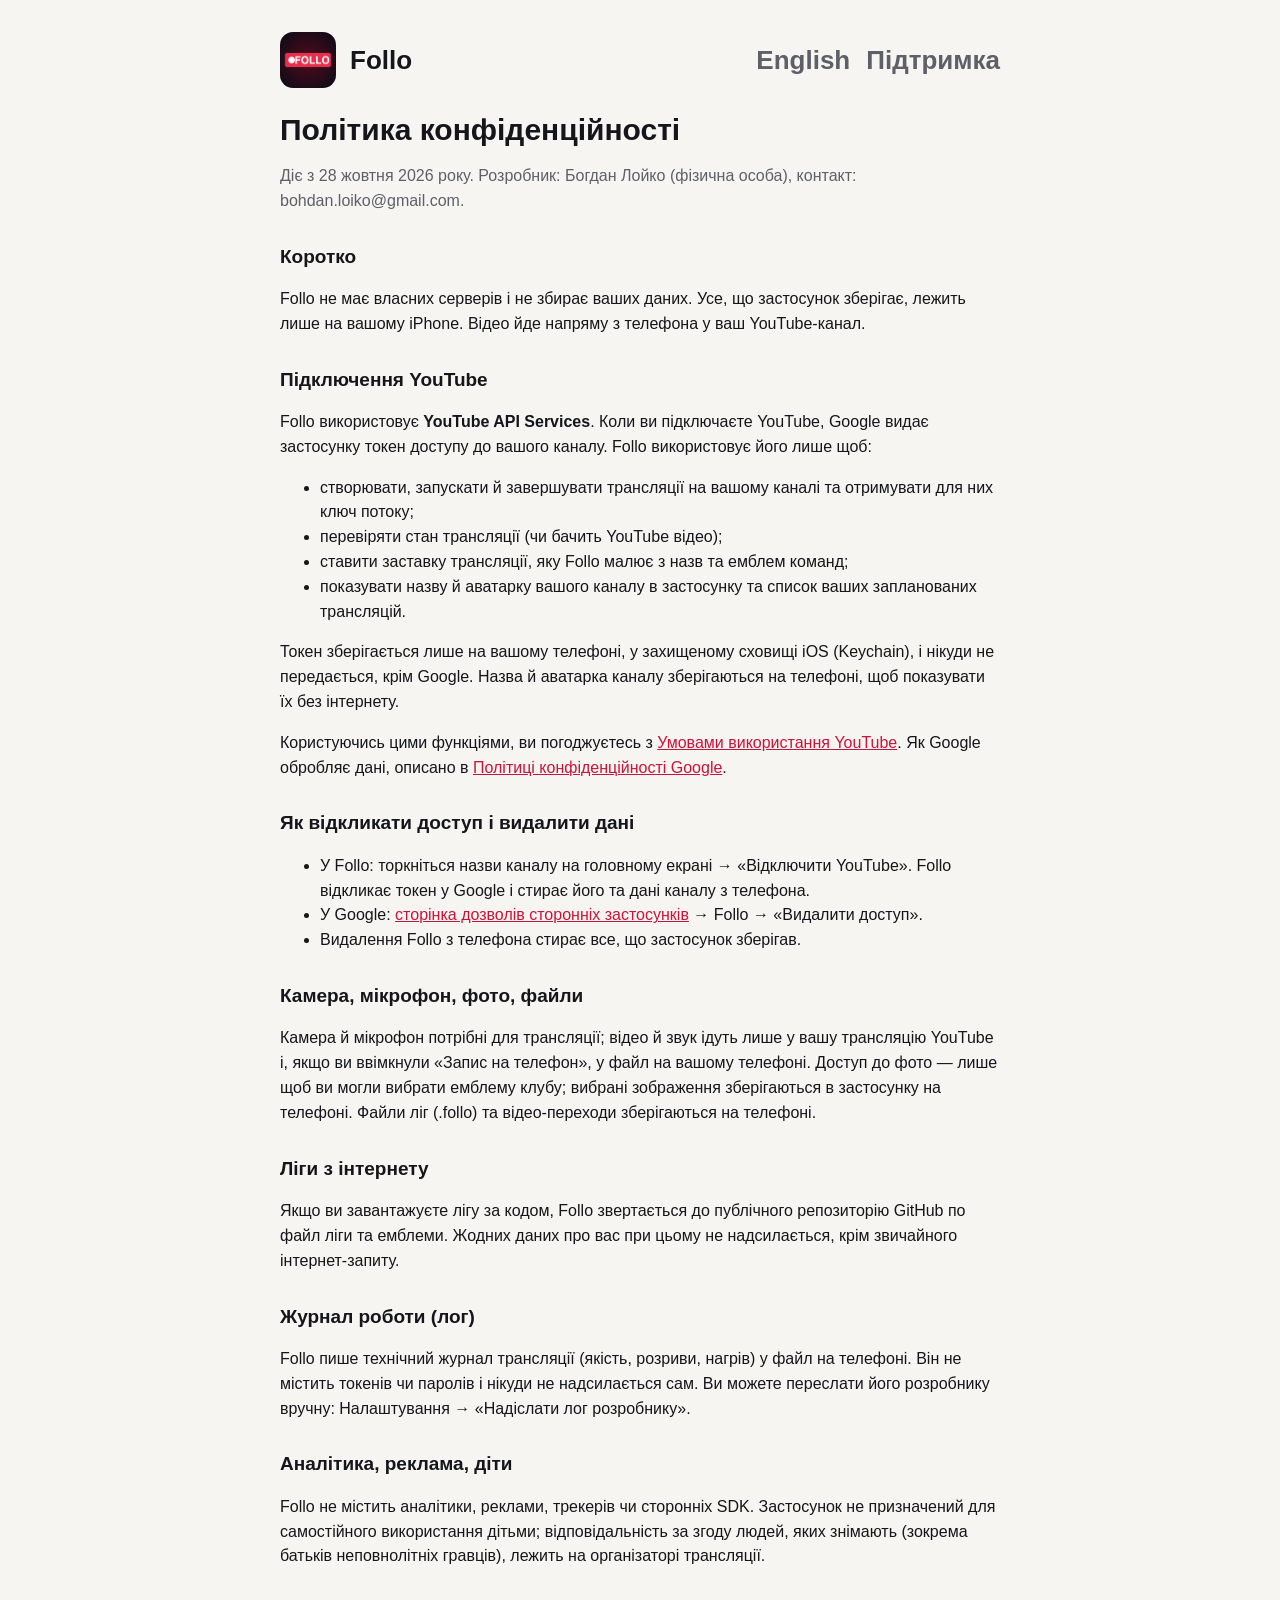
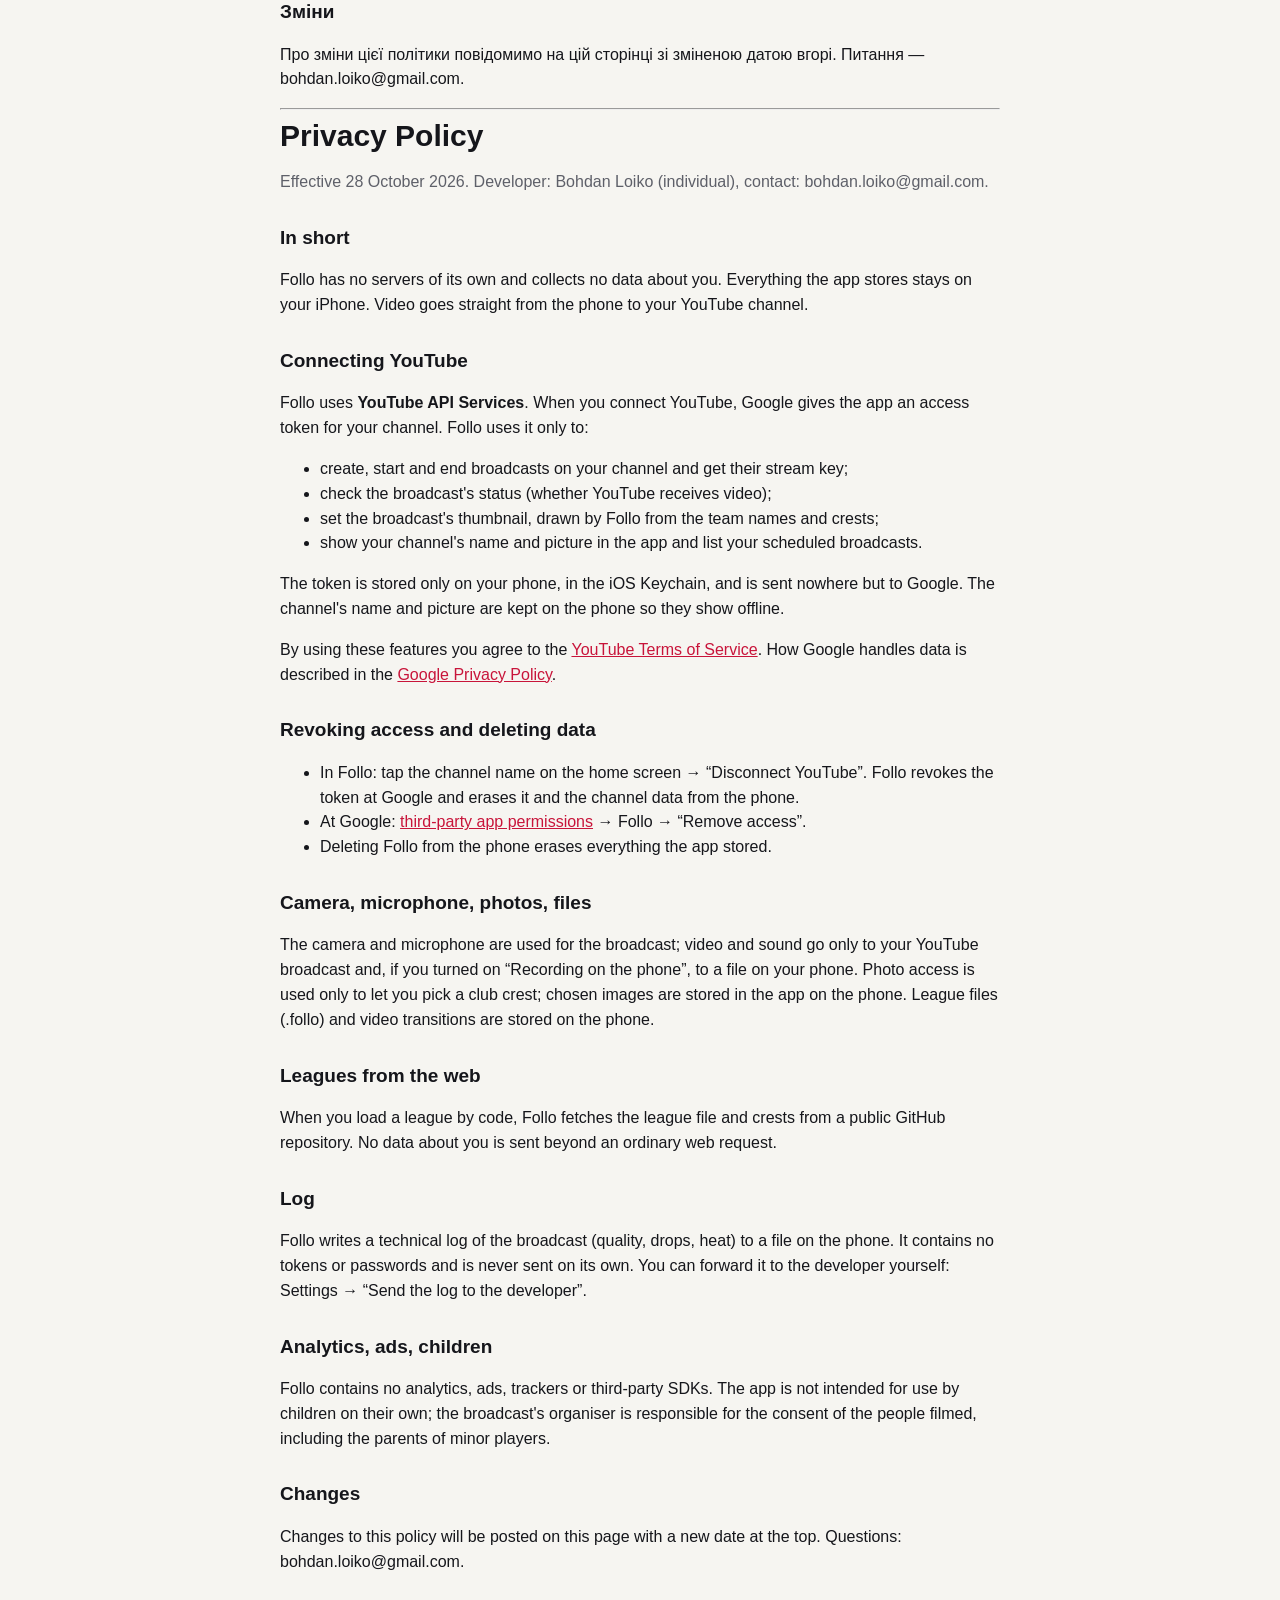
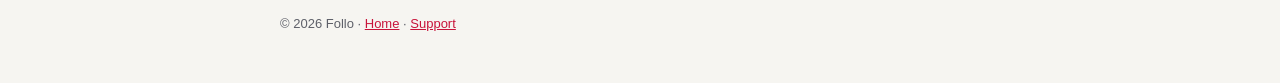
==== privacy.html @ b0601da3 "Follo pages: home, privacy policy (uk/en), support" ====
<!doctype html>
<html lang="uk"><head><meta charset="utf-8"><meta name="viewport" content="width=device-width,initial-scale=1,viewport-fit=cover">
<title>Follo Privacy Policy</title><link rel="stylesheet" href="style.css"></head><body><main>
<header><img src="icon.png" alt=""><a href="./">Follo</a><nav><a href="#en">English</a><a href="support.html">Підтримка</a></nav></header>

<h1>Політика конфіденційності</h1>
<p class="muted">Діє з 28 жовтня 2026 року. Розробник: Богдан Лойко (фізична особа), контакт: bohdan.loiko@gmail.com.</p>

<h2>Коротко</h2>
<p>Follo не має власних серверів і не збирає ваших даних. Усе, що застосунок зберігає, лежить лише на вашому iPhone. Відео йде напряму з телефона у ваш YouTube-канал.</p>

<h2>Підключення YouTube</h2>
<p>Follo використовує <strong>YouTube API Services</strong>. Коли ви підключаєте YouTube, Google видає застосунку токен доступу до вашого каналу. Follo використовує його лише щоб:</p>
<ul>
<li>створювати, запускати й завершувати трансляції на вашому каналі та отримувати для них ключ потоку;</li>
<li>перевіряти стан трансляції (чи бачить YouTube відео);</li>
<li>ставити заставку трансляції, яку Follo малює з назв та емблем команд;</li>
<li>показувати назву й аватарку вашого каналу в застосунку та список ваших запланованих трансляцій.</li>
</ul>
<p>Токен зберігається лише на вашому телефоні, у захищеному сховищі iOS (Keychain), і нікуди не передається, крім Google. Назва й аватарка каналу зберігаються на телефоні, щоб показувати їх без інтернету.</p>
<p>Користуючись цими функціями, ви погоджуєтесь з <a href="https://www.youtube.com/t/terms">Умовами використання YouTube</a>. Як Google обробляє дані, описано в <a href="https://policies.google.com/privacy">Політиці конфіденційності Google</a>.</p>

<h2>Як відкликати доступ і видалити дані</h2>
<ul>
<li>У Follo: торкніться назви каналу на головному екрані → «Відключити YouTube». Follo відкликає токен у Google і стирає його та дані каналу з телефона.</li>
<li>У Google: <a href="https://security.google.com/settings/security/permissions">сторінка дозволів сторонніх застосунків</a> → Follo → «Видалити доступ».</li>
<li>Видалення Follo з телефона стирає все, що застосунок зберігав.</li>
</ul>

<h2>Камера, мікрофон, фото, файли</h2>
<p>Камера й мікрофон потрібні для трансляції; відео й звук ідуть лише у вашу трансляцію YouTube і, якщо ви ввімкнули «Запис на телефон», у файл на вашому телефоні. Доступ до фото — лише щоб ви могли вибрати емблему клубу; вибрані зображення зберігаються в застосунку на телефоні. Файли ліг (.follo) та відео-переходи зберігаються на телефоні.</p>

<h2>Ліги з інтернету</h2>
<p>Якщо ви завантажуєте лігу за кодом, Follo звертається до публічного репозиторію GitHub по файл ліги та емблеми. Жодних даних про вас при цьому не надсилається, крім звичайного інтернет-запиту.</p>

<h2>Журнал роботи (лог)</h2>
<p>Follo пише технічний журнал трансляції (якість, розриви, нагрів) у файл на телефоні. Він не містить токенів чи паролів і нікуди не надсилається сам. Ви можете переслати його розробнику вручну: Налаштування → «Надіслати лог розробнику».</p>

<h2>Аналітика, реклама, діти</h2>
<p>Follo не містить аналітики, реклами, трекерів чи сторонніх SDK. Застосунок не призначений для самостійного використання дітьми; відповідальність за згоду людей, яких знімають (зокрема батьків неповнолітніх гравців), лежить на організаторі трансляції.</p>

<h2>Зміни</h2>
<p>Про зміни цієї політики повідомимо на цій сторінці зі зміненою датою вгорі. Питання — bohdan.loiko@gmail.com.</p>

<hr id="en">

<h1>Privacy Policy</h1>
<p class="muted">Effective 28 October 2026. Developer: Bohdan Loiko (individual), contact: bohdan.loiko@gmail.com.</p>

<h2>In short</h2>
<p>Follo has no servers of its own and collects no data about you. Everything the app stores stays on your iPhone. Video goes straight from the phone to your YouTube channel.</p>

<h2>Connecting YouTube</h2>
<p>Follo uses <strong>YouTube API Services</strong>. When you connect YouTube, Google gives the app an access token for your channel. Follo uses it only to:</p>
<ul>
<li>create, start and end broadcasts on your channel and get their stream key;</li>
<li>check the broadcast's status (whether YouTube receives video);</li>
<li>set the broadcast's thumbnail, drawn by Follo from the team names and crests;</li>
<li>show your channel's name and picture in the app and list your scheduled broadcasts.</li>
</ul>
<p>The token is stored only on your phone, in the iOS Keychain, and is sent nowhere but to Google. The channel's name and picture are kept on the phone so they show offline.</p>
<p>By using these features you agree to the <a href="https://www.youtube.com/t/terms">YouTube Terms of Service</a>. How Google handles data is described in the <a href="https://policies.google.com/privacy">Google Privacy Policy</a>.</p>

<h2>Revoking access and deleting data</h2>
<ul>
<li>In Follo: tap the channel name on the home screen → “Disconnect YouTube”. Follo revokes the token at Google and erases it and the channel data from the phone.</li>
<li>At Google: <a href="https://security.google.com/settings/security/permissions">third-party app permissions</a> → Follo → “Remove access”.</li>
<li>Deleting Follo from the phone erases everything the app stored.</li>
</ul>

<h2>Camera, microphone, photos, files</h2>
<p>The camera and microphone are used for the broadcast; video and sound go only to your YouTube broadcast and, if you turned on “Recording on the phone”, to a file on your phone. Photo access is used only to let you pick a club crest; chosen images are stored in the app on the phone. League files (.follo) and video transitions are stored on the phone.</p>

<h2>Leagues from the web</h2>
<p>When you load a league by code, Follo fetches the league file and crests from a public GitHub repository. No data about you is sent beyond an ordinary web request.</p>

<h2>Log</h2>
<p>Follo writes a technical log of the broadcast (quality, drops, heat) to a file on the phone. It contains no tokens or passwords and is never sent on its own. You can forward it to the developer yourself: Settings → “Send the log to the developer”.</p>

<h2>Analytics, ads, children</h2>
<p>Follo contains no analytics, ads, trackers or third-party SDKs. The app is not intended for use by children on their own; the broadcast's organiser is responsible for the consent of the people filmed, including the parents of minor players.</p>

<h2>Changes</h2>
<p>Changes to this policy will be posted on this page with a new date at the top. Questions: bohdan.loiko@gmail.com.</p>

<footer>© 2026 Follo · <a href="./">Home</a> · <a href="support.html">Support</a></footer>
</main></body></html>
---- style.css ----
:root{--bg:#0f1015;--fg:#f2f1ee;--muted:#9a9ca6;--accent:#db1a3d;--panel:#191b23;color-scheme:dark}
@media (prefers-color-scheme: light){:root{--bg:#f6f5f1;--fg:#15161b;--muted:#5e6069;--accent:#c8143a;--panel:#ffffff;color-scheme:light}}
*{box-sizing:border-box}
body{margin:0;background:var(--bg);color:var(--fg);font:16px/1.55 -apple-system,BlinkMacSystemFont,"Segoe UI",Roboto,sans-serif;padding:32px max(16px,env(safe-area-inset-left)) 48px max(16px,env(safe-area-inset-right))}
main{max-width:720px;margin:0 auto}
header{display:flex;align-items:center;gap:14px;margin-bottom:24px}
header img{width:56px;height:56px;border-radius:13px}
header a{color:inherit;text-decoration:none;font-weight:800;font-size:26px}
nav{margin-left:auto;display:flex;gap:16px;font-size:14px}
nav a{color:var(--muted)}
h1{font-size:30px;line-height:1.2;margin:8px 0 12px;text-wrap:balance}
h2{font-size:19px;margin:28px 0 6px}
p,li{color:var(--fg)} .muted{color:var(--muted)}
a{color:var(--accent)}
.card{background:var(--panel);border-radius:14px;padding:18px 20px;margin:18px 0}
.lang{font-size:14px;color:var(--muted)}
footer{margin-top:40px;font-size:13px;color:var(--muted)}
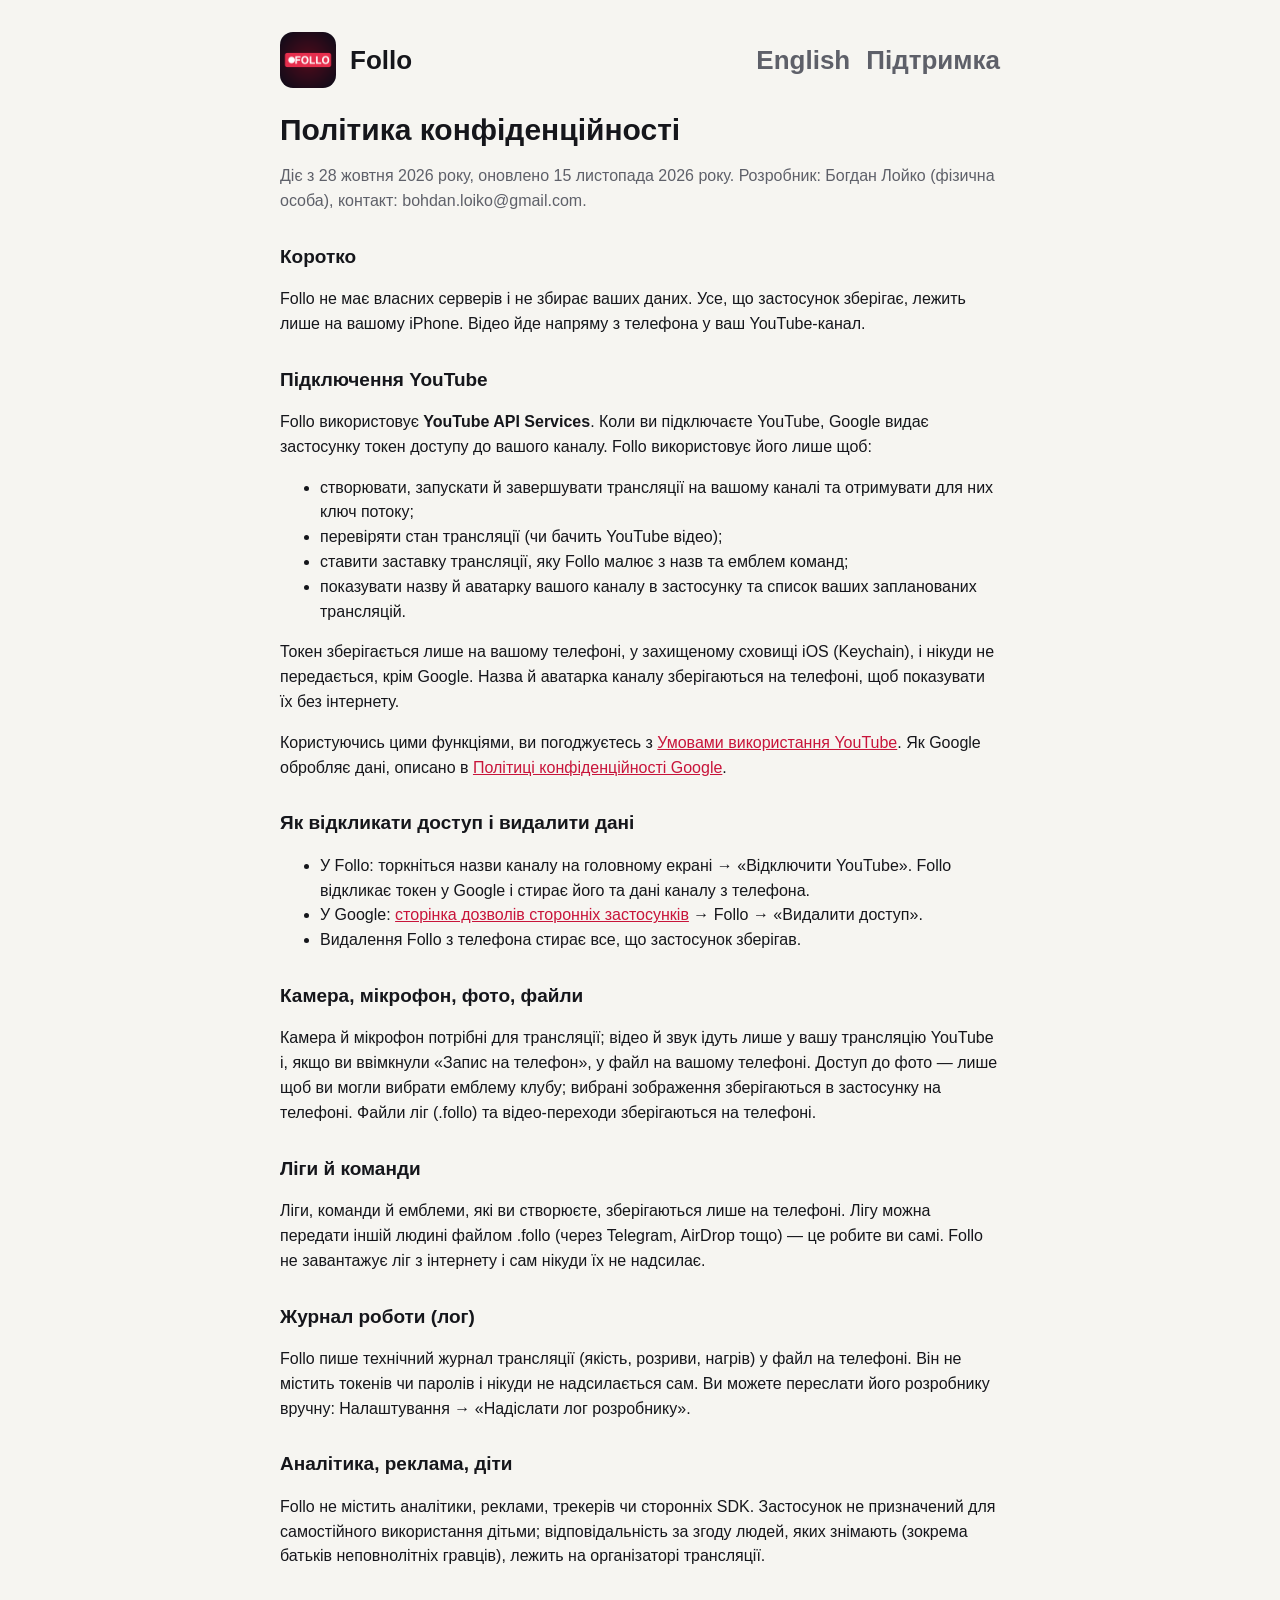
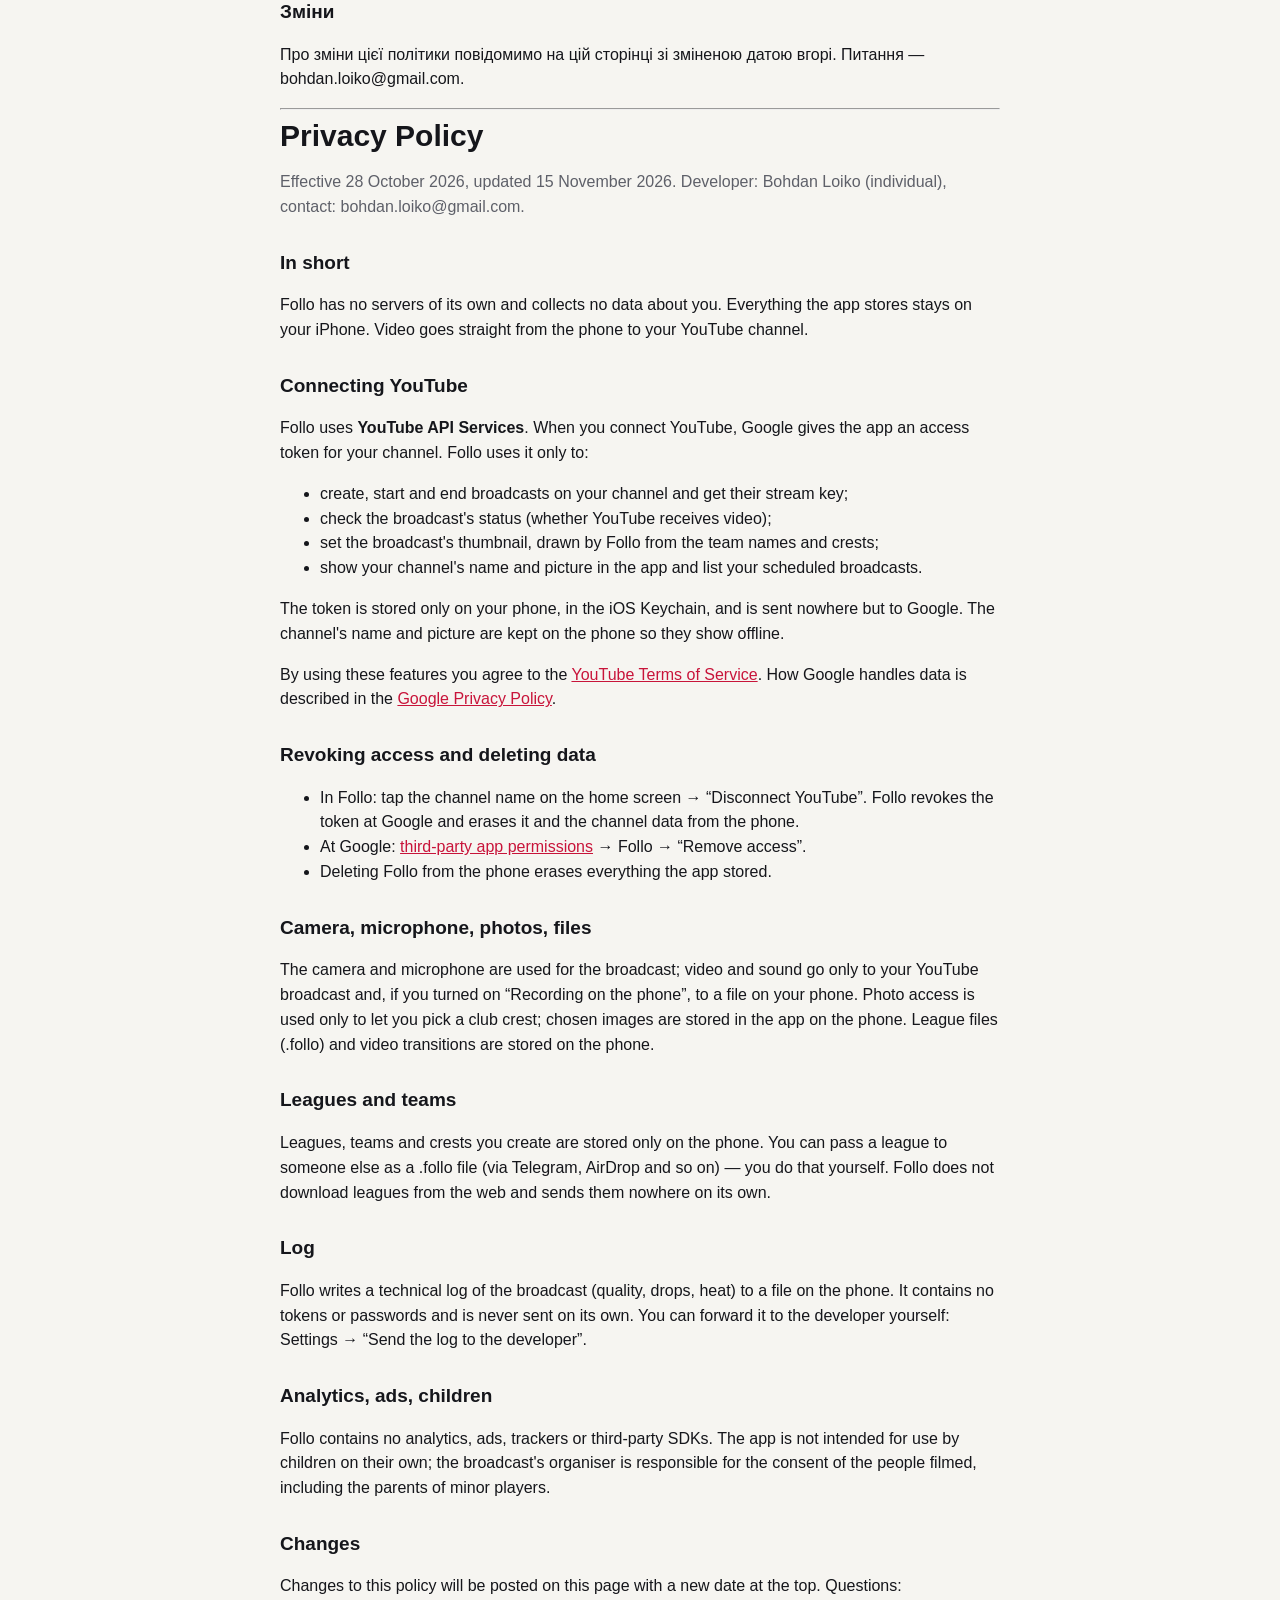
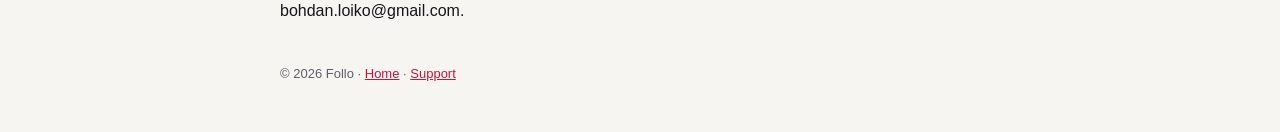
==== commit 834e3a39: "Privacy: leagues live on the phone and travel as .follo files; no more loading from GitHub (updated " ====
--- a/privacy.html
+++ b/privacy.html
@@ -4,7 +4,7 @@
 <header><img src="icon.png" alt=""><a href="./">Follo</a><nav><a href="#en">English</a><a href="support.html">Підтримка</a></nav></header>
 
 <h1>Політика конфіденційності</h1>
-<p class="muted">Діє з 28 жовтня 2026 року. Розробник: Богдан Лойко (фізична особа), контакт: bohdan.loiko@gmail.com.</p>
+<p class="muted">Діє з 28 жовтня 2026 року, оновлено 15 листопада 2026 року. Розробник: Богдан Лойко (фізична особа), контакт: bohdan.loiko@gmail.com.</p>
 
 <h2>Коротко</h2>
 <p>Follo не має власних серверів і не збирає ваших даних. Усе, що застосунок зберігає, лежить лише на вашому iPhone. Відео йде напряму з телефона у ваш YouTube-канал.</p>
@@ -30,8 +30,8 @@
 <h2>Камера, мікрофон, фото, файли</h2>
 <p>Камера й мікрофон потрібні для трансляції; відео й звук ідуть лише у вашу трансляцію YouTube і, якщо ви ввімкнули «Запис на телефон», у файл на вашому телефоні. Доступ до фото — лише щоб ви могли вибрати емблему клубу; вибрані зображення зберігаються в застосунку на телефоні. Файли ліг (.follo) та відео-переходи зберігаються на телефоні.</p>
 
-<h2>Ліги з інтернету</h2>
-<p>Якщо ви завантажуєте лігу за кодом, Follo звертається до публічного репозиторію GitHub по файл ліги та емблеми. Жодних даних про вас при цьому не надсилається, крім звичайного інтернет-запиту.</p>
+<h2>Ліги й команди</h2>
+<p>Ліги, команди й емблеми, які ви створюєте, зберігаються лише на телефоні. Лігу можна передати іншій людині файлом .follo (через Telegram, AirDrop тощо) — це робите ви самі. Follo не завантажує ліг з інтернету і сам нікуди їх не надсилає.</p>
 
 <h2>Журнал роботи (лог)</h2>
 <p>Follo пише технічний журнал трансляції (якість, розриви, нагрів) у файл на телефоні. Він не містить токенів чи паролів і нікуди не надсилається сам. Ви можете переслати його розробнику вручну: Налаштування → «Надіслати лог розробнику».</p>
@@ -45,7 +45,7 @@
 <hr id="en">
 
 <h1>Privacy Policy</h1>
-<p class="muted">Effective 28 October 2026. Developer: Bohdan Loiko (individual), contact: bohdan.loiko@gmail.com.</p>
+<p class="muted">Effective 28 October 2026, updated 15 November 2026. Developer: Bohdan Loiko (individual), contact: bohdan.loiko@gmail.com.</p>
 
 <h2>In short</h2>
 <p>Follo has no servers of its own and collects no data about you. Everything the app stores stays on your iPhone. Video goes straight from the phone to your YouTube channel.</p>
@@ -71,8 +71,8 @@
 <h2>Camera, microphone, photos, files</h2>
 <p>The camera and microphone are used for the broadcast; video and sound go only to your YouTube broadcast and, if you turned on “Recording on the phone”, to a file on your phone. Photo access is used only to let you pick a club crest; chosen images are stored in the app on the phone. League files (.follo) and video transitions are stored on the phone.</p>
 
-<h2>Leagues from the web</h2>
-<p>When you load a league by code, Follo fetches the league file and crests from a public GitHub repository. No data about you is sent beyond an ordinary web request.</p>
+<h2>Leagues and teams</h2>
+<p>Leagues, teams and crests you create are stored only on the phone. You can pass a league to someone else as a .follo file (via Telegram, AirDrop and so on) — you do that yourself. Follo does not download leagues from the web and sends them nowhere on its own.</p>
 
 <h2>Log</h2>
 <p>Follo writes a technical log of the broadcast (quality, drops, heat) to a file on the phone. It contains no tokens or passwords and is never sent on its own. You can forward it to the developer yourself: Settings → “Send the log to the developer”.</p>
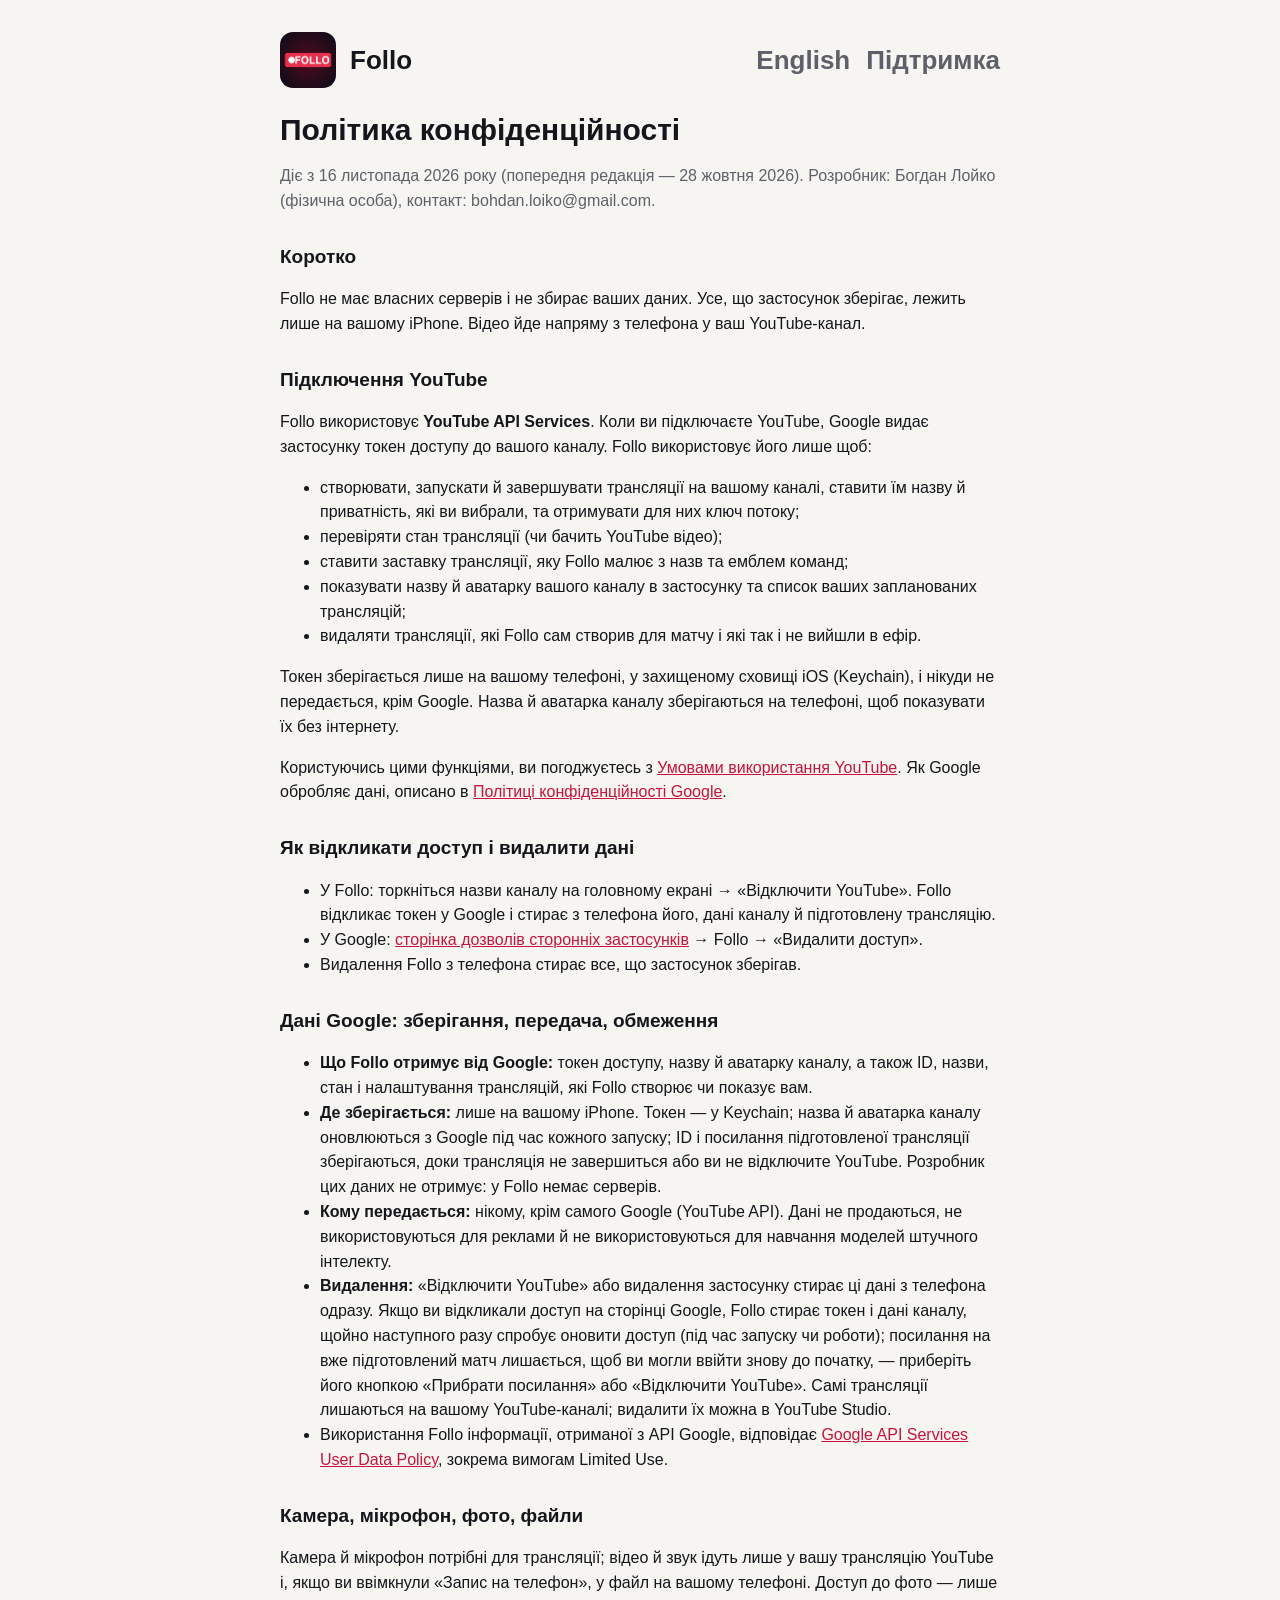
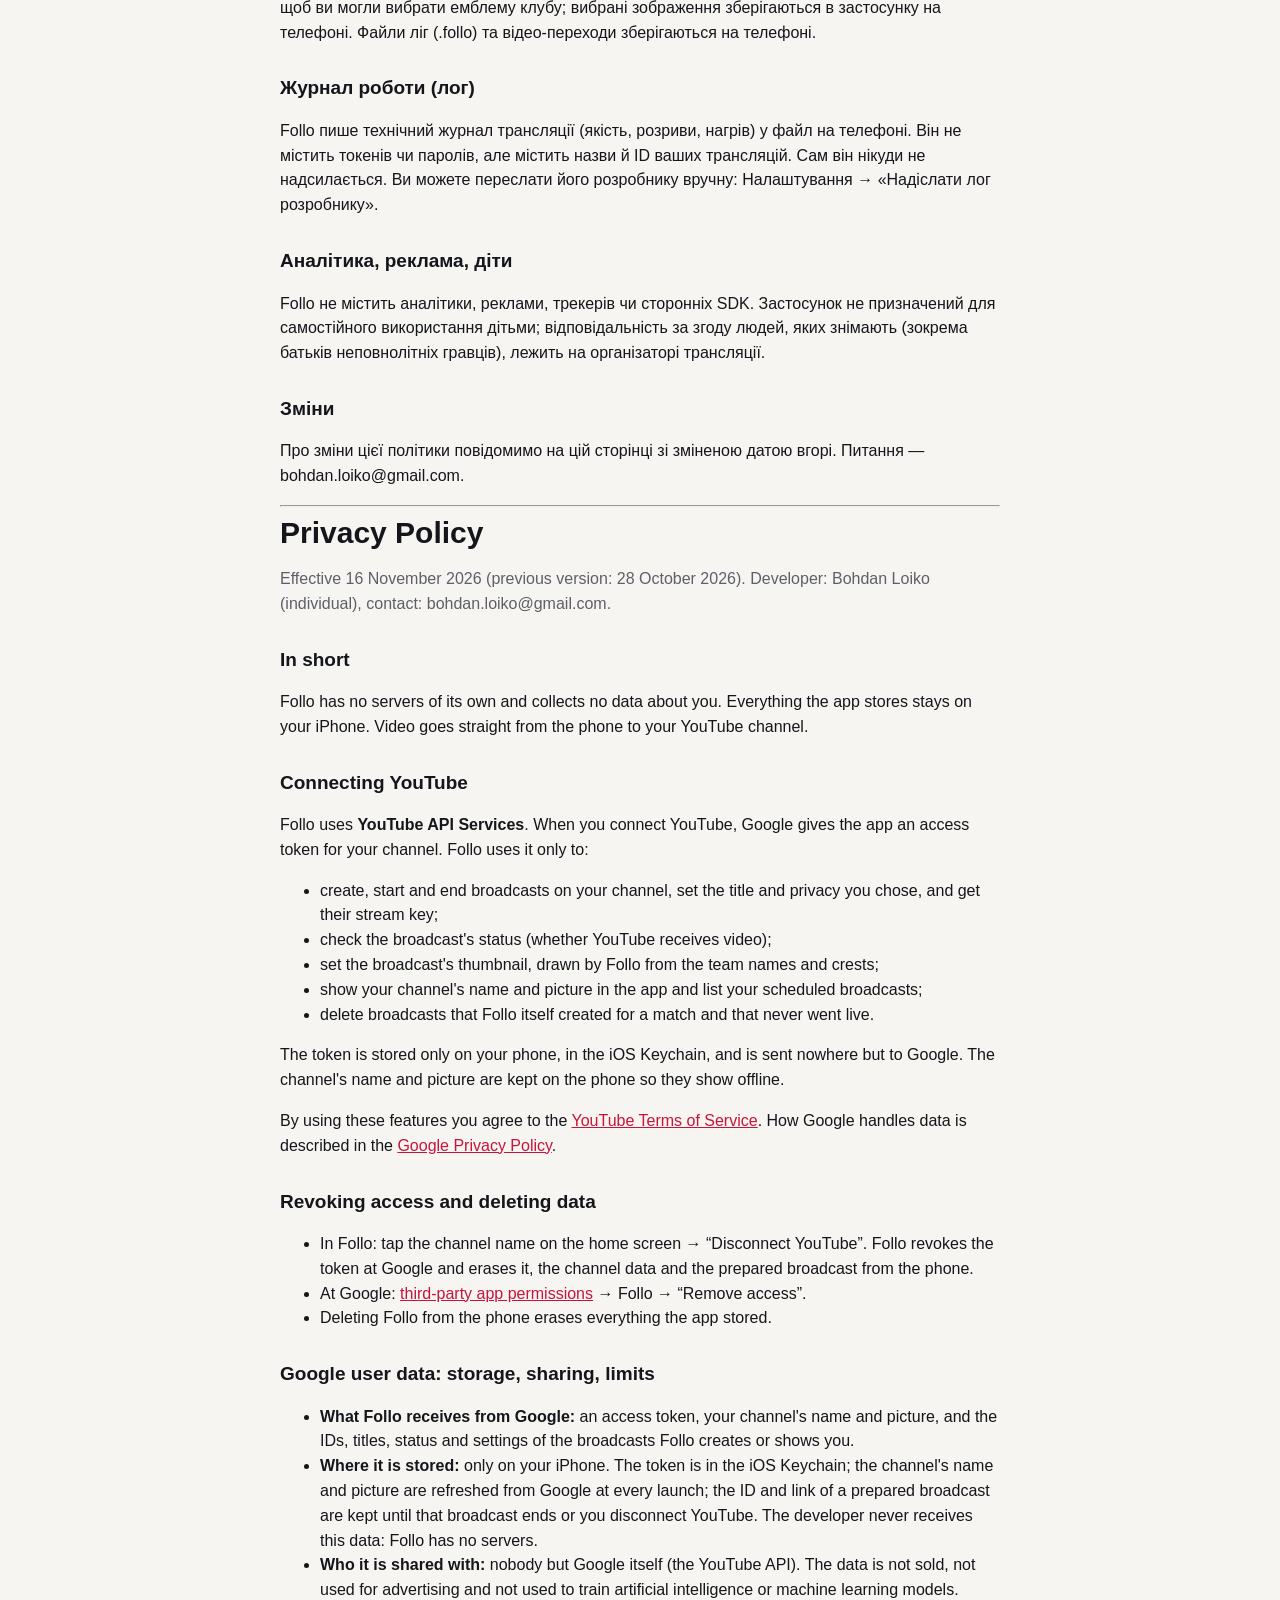
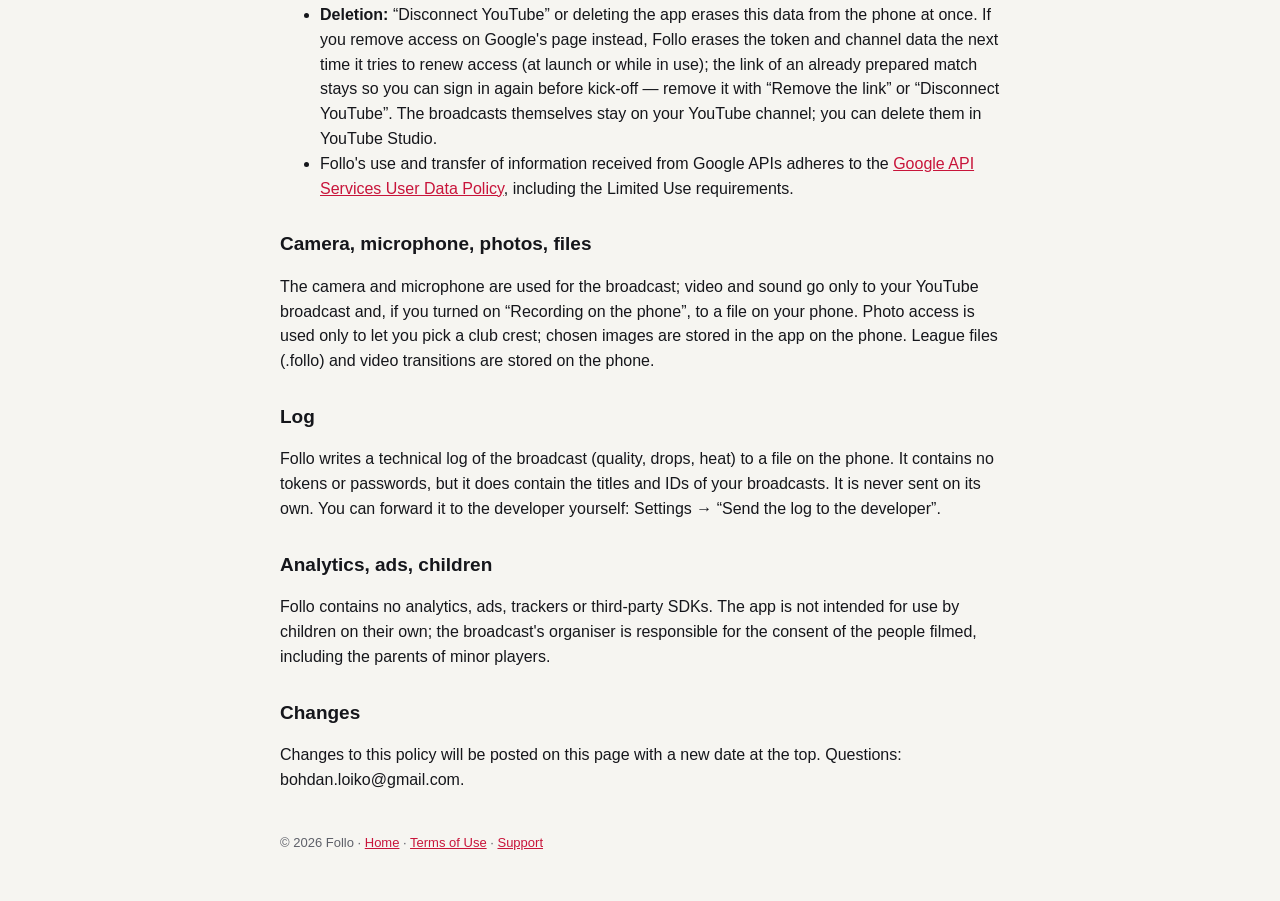
==== commit 465f1d52: "Terms of use page; privacy policy: Google user data and Limited Use; homepage: why Follo needs the c" ====
--- a/privacy.html
+++ b/privacy.html
@@ -4,7 +4,7 @@
 <header><img src="icon.png" alt=""><a href="./">Follo</a><nav><a href="#en">English</a><a href="support.html">Підтримка</a></nav></header>
 
 <h1>Політика конфіденційності</h1>
-<p class="muted">Діє з 28 жовтня 2026 року, оновлено 15 листопада 2026 року. Розробник: Богдан Лойко (фізична особа), контакт: bohdan.loiko@gmail.com.</p>
+<p class="muted">Діє з 16 листопада 2026 року (попередня редакція — 28 жовтня 2026). Розробник: Богдан Лойко (фізична особа), контакт: bohdan.loiko@gmail.com.</p>
 
 <h2>Коротко</h2>
 <p>Follo не має власних серверів і не збирає ваших даних. Усе, що застосунок зберігає, лежить лише на вашому iPhone. Відео йде напряму з телефона у ваш YouTube-канал.</p>
@@ -12,29 +12,36 @@
 <h2>Підключення YouTube</h2>
 <p>Follo використовує <strong>YouTube API Services</strong>. Коли ви підключаєте YouTube, Google видає застосунку токен доступу до вашого каналу. Follo використовує його лише щоб:</p>
 <ul>
-<li>створювати, запускати й завершувати трансляції на вашому каналі та отримувати для них ключ потоку;</li>
+<li>створювати, запускати й завершувати трансляції на вашому каналі, ставити їм назву й приватність, які ви вибрали, та отримувати для них ключ потоку;</li>
 <li>перевіряти стан трансляції (чи бачить YouTube відео);</li>
 <li>ставити заставку трансляції, яку Follo малює з назв та емблем команд;</li>
-<li>показувати назву й аватарку вашого каналу в застосунку та список ваших запланованих трансляцій.</li>
+<li>показувати назву й аватарку вашого каналу в застосунку та список ваших запланованих трансляцій;</li>
+<li>видаляти трансляції, які Follo сам створив для матчу і які так і не вийшли в ефір.</li>
 </ul>
 <p>Токен зберігається лише на вашому телефоні, у захищеному сховищі iOS (Keychain), і нікуди не передається, крім Google. Назва й аватарка каналу зберігаються на телефоні, щоб показувати їх без інтернету.</p>
 <p>Користуючись цими функціями, ви погоджуєтесь з <a href="https://www.youtube.com/t/terms">Умовами використання YouTube</a>. Як Google обробляє дані, описано в <a href="https://policies.google.com/privacy">Політиці конфіденційності Google</a>.</p>
 
 <h2>Як відкликати доступ і видалити дані</h2>
 <ul>
-<li>У Follo: торкніться назви каналу на головному екрані → «Відключити YouTube». Follo відкликає токен у Google і стирає його та дані каналу з телефона.</li>
+<li>У Follo: торкніться назви каналу на головному екрані → «Відключити YouTube». Follo відкликає токен у Google і стирає з телефона його, дані каналу й підготовлену трансляцію.</li>
 <li>У Google: <a href="https://security.google.com/settings/security/permissions">сторінка дозволів сторонніх застосунків</a> → Follo → «Видалити доступ».</li>
 <li>Видалення Follo з телефона стирає все, що застосунок зберігав.</li>
+</ul>
+
+<h2>Дані Google: зберігання, передача, обмеження</h2>
+<ul>
+<li><strong>Що Follo отримує від Google:</strong> токен доступу, назву й аватарку каналу, а також ID, назви, стан і налаштування трансляцій, які Follo створює чи показує вам.</li>
+<li><strong>Де зберігається:</strong> лише на вашому iPhone. Токен — у Keychain; назва й аватарка каналу оновлюються з Google під час кожного запуску; ID і посилання підготовленої трансляції зберігаються, доки трансляція не завершиться або ви не відключите YouTube. Розробник цих даних не отримує: у Follo немає серверів.</li>
+<li><strong>Кому передається:</strong> нікому, крім самого Google (YouTube API). Дані не продаються, не використовуються для реклами й не використовуються для навчання моделей штучного інтелекту.</li>
+<li><strong>Видалення:</strong> «Відключити YouTube» або видалення застосунку стирає ці дані з телефона одразу. Якщо ви відкликали доступ на сторінці Google, Follo стирає токен і дані каналу, щойно наступного разу спробує оновити доступ (під час запуску чи роботи); посилання на вже підготовлений матч лишається, щоб ви могли ввійти знову до початку, — приберіть його кнопкою «Прибрати посилання» або «Відключити YouTube». Самі трансляції лишаються на вашому YouTube-каналі; видалити їх можна в YouTube Studio.</li>
+<li>Використання Follo інформації, отриманої з API Google, відповідає <a href="https://developers.google.com/terms/api-services-user-data-policy">Google API Services User Data Policy</a>, зокрема вимогам Limited Use.</li>
 </ul>
 
 <h2>Камера, мікрофон, фото, файли</h2>
 <p>Камера й мікрофон потрібні для трансляції; відео й звук ідуть лише у вашу трансляцію YouTube і, якщо ви ввімкнули «Запис на телефон», у файл на вашому телефоні. Доступ до фото — лише щоб ви могли вибрати емблему клубу; вибрані зображення зберігаються в застосунку на телефоні. Файли ліг (.follo) та відео-переходи зберігаються на телефоні.</p>
 
-<h2>Ліги й команди</h2>
-<p>Ліги, команди й емблеми, які ви створюєте, зберігаються лише на телефоні. Лігу можна передати іншій людині файлом .follo (через Telegram, AirDrop тощо) — це робите ви самі. Follo не завантажує ліг з інтернету і сам нікуди їх не надсилає.</p>
-
 <h2>Журнал роботи (лог)</h2>
-<p>Follo пише технічний журнал трансляції (якість, розриви, нагрів) у файл на телефоні. Він не містить токенів чи паролів і нікуди не надсилається сам. Ви можете переслати його розробнику вручну: Налаштування → «Надіслати лог розробнику».</p>
+<p>Follo пише технічний журнал трансляції (якість, розриви, нагрів) у файл на телефоні. Він не містить токенів чи паролів, але містить назви й ID ваших трансляцій. Сам він нікуди не надсилається. Ви можете переслати його розробнику вручну: Налаштування → «Надіслати лог розробнику».</p>
 
 <h2>Аналітика, реклама, діти</h2>
 <p>Follo не містить аналітики, реклами, трекерів чи сторонніх SDK. Застосунок не призначений для самостійного використання дітьми; відповідальність за згоду людей, яких знімають (зокрема батьків неповнолітніх гравців), лежить на організаторі трансляції.</p>
@@ -45,7 +52,7 @@
 <hr id="en">
 
 <h1>Privacy Policy</h1>
-<p class="muted">Effective 28 October 2026, updated 15 November 2026. Developer: Bohdan Loiko (individual), contact: bohdan.loiko@gmail.com.</p>
+<p class="muted">Effective 16 November 2026 (previous version: 28 October 2026). Developer: Bohdan Loiko (individual), contact: bohdan.loiko@gmail.com.</p>
 
 <h2>In short</h2>
 <p>Follo has no servers of its own and collects no data about you. Everything the app stores stays on your iPhone. Video goes straight from the phone to your YouTube channel.</p>
@@ -53,29 +60,36 @@
 <h2>Connecting YouTube</h2>
 <p>Follo uses <strong>YouTube API Services</strong>. When you connect YouTube, Google gives the app an access token for your channel. Follo uses it only to:</p>
 <ul>
-<li>create, start and end broadcasts on your channel and get their stream key;</li>
+<li>create, start and end broadcasts on your channel, set the title and privacy you chose, and get their stream key;</li>
 <li>check the broadcast's status (whether YouTube receives video);</li>
 <li>set the broadcast's thumbnail, drawn by Follo from the team names and crests;</li>
-<li>show your channel's name and picture in the app and list your scheduled broadcasts.</li>
+<li>show your channel's name and picture in the app and list your scheduled broadcasts;</li>
+<li>delete broadcasts that Follo itself created for a match and that never went live.</li>
 </ul>
 <p>The token is stored only on your phone, in the iOS Keychain, and is sent nowhere but to Google. The channel's name and picture are kept on the phone so they show offline.</p>
 <p>By using these features you agree to the <a href="https://www.youtube.com/t/terms">YouTube Terms of Service</a>. How Google handles data is described in the <a href="https://policies.google.com/privacy">Google Privacy Policy</a>.</p>
 
 <h2>Revoking access and deleting data</h2>
 <ul>
-<li>In Follo: tap the channel name on the home screen → “Disconnect YouTube”. Follo revokes the token at Google and erases it and the channel data from the phone.</li>
+<li>In Follo: tap the channel name on the home screen → “Disconnect YouTube”. Follo revokes the token at Google and erases it, the channel data and the prepared broadcast from the phone.</li>
 <li>At Google: <a href="https://security.google.com/settings/security/permissions">third-party app permissions</a> → Follo → “Remove access”.</li>
 <li>Deleting Follo from the phone erases everything the app stored.</li>
+</ul>
+
+<h2>Google user data: storage, sharing, limits</h2>
+<ul>
+<li><strong>What Follo receives from Google:</strong> an access token, your channel's name and picture, and the IDs, titles, status and settings of the broadcasts Follo creates or shows you.</li>
+<li><strong>Where it is stored:</strong> only on your iPhone. The token is in the iOS Keychain; the channel's name and picture are refreshed from Google at every launch; the ID and link of a prepared broadcast are kept until that broadcast ends or you disconnect YouTube. The developer never receives this data: Follo has no servers.</li>
+<li><strong>Who it is shared with:</strong> nobody but Google itself (the YouTube API). The data is not sold, not used for advertising and not used to train artificial intelligence or machine learning models.</li>
+<li><strong>Deletion:</strong> “Disconnect YouTube” or deleting the app erases this data from the phone at once. If you remove access on Google's page instead, Follo erases the token and channel data the next time it tries to renew access (at launch or while in use); the link of an already prepared match stays so you can sign in again before kick-off — remove it with “Remove the link” or “Disconnect YouTube”. The broadcasts themselves stay on your YouTube channel; you can delete them in YouTube Studio.</li>
+<li>Follo's use and transfer of information received from Google APIs adheres to the <a href="https://developers.google.com/terms/api-services-user-data-policy">Google API Services User Data Policy</a>, including the Limited Use requirements.</li>
 </ul>
 
 <h2>Camera, microphone, photos, files</h2>
 <p>The camera and microphone are used for the broadcast; video and sound go only to your YouTube broadcast and, if you turned on “Recording on the phone”, to a file on your phone. Photo access is used only to let you pick a club crest; chosen images are stored in the app on the phone. League files (.follo) and video transitions are stored on the phone.</p>
 
-<h2>Leagues and teams</h2>
-<p>Leagues, teams and crests you create are stored only on the phone. You can pass a league to someone else as a .follo file (via Telegram, AirDrop and so on) — you do that yourself. Follo does not download leagues from the web and sends them nowhere on its own.</p>
-
 <h2>Log</h2>
-<p>Follo writes a technical log of the broadcast (quality, drops, heat) to a file on the phone. It contains no tokens or passwords and is never sent on its own. You can forward it to the developer yourself: Settings → “Send the log to the developer”.</p>
+<p>Follo writes a technical log of the broadcast (quality, drops, heat) to a file on the phone. It contains no tokens or passwords, but it does contain the titles and IDs of your broadcasts. It is never sent on its own. You can forward it to the developer yourself: Settings → “Send the log to the developer”.</p>
 
 <h2>Analytics, ads, children</h2>
 <p>Follo contains no analytics, ads, trackers or third-party SDKs. The app is not intended for use by children on their own; the broadcast's organiser is responsible for the consent of the people filmed, including the parents of minor players.</p>
@@ -83,5 +97,5 @@
 <h2>Changes</h2>
 <p>Changes to this policy will be posted on this page with a new date at the top. Questions: bohdan.loiko@gmail.com.</p>
 
-<footer>© 2026 Follo · <a href="./">Home</a> · <a href="support.html">Support</a></footer>
+<footer>© 2026 Follo · <a href="./">Home</a> · <a href="terms.html">Terms of Use</a> · <a href="support.html">Support</a></footer>
 </main></body></html>
